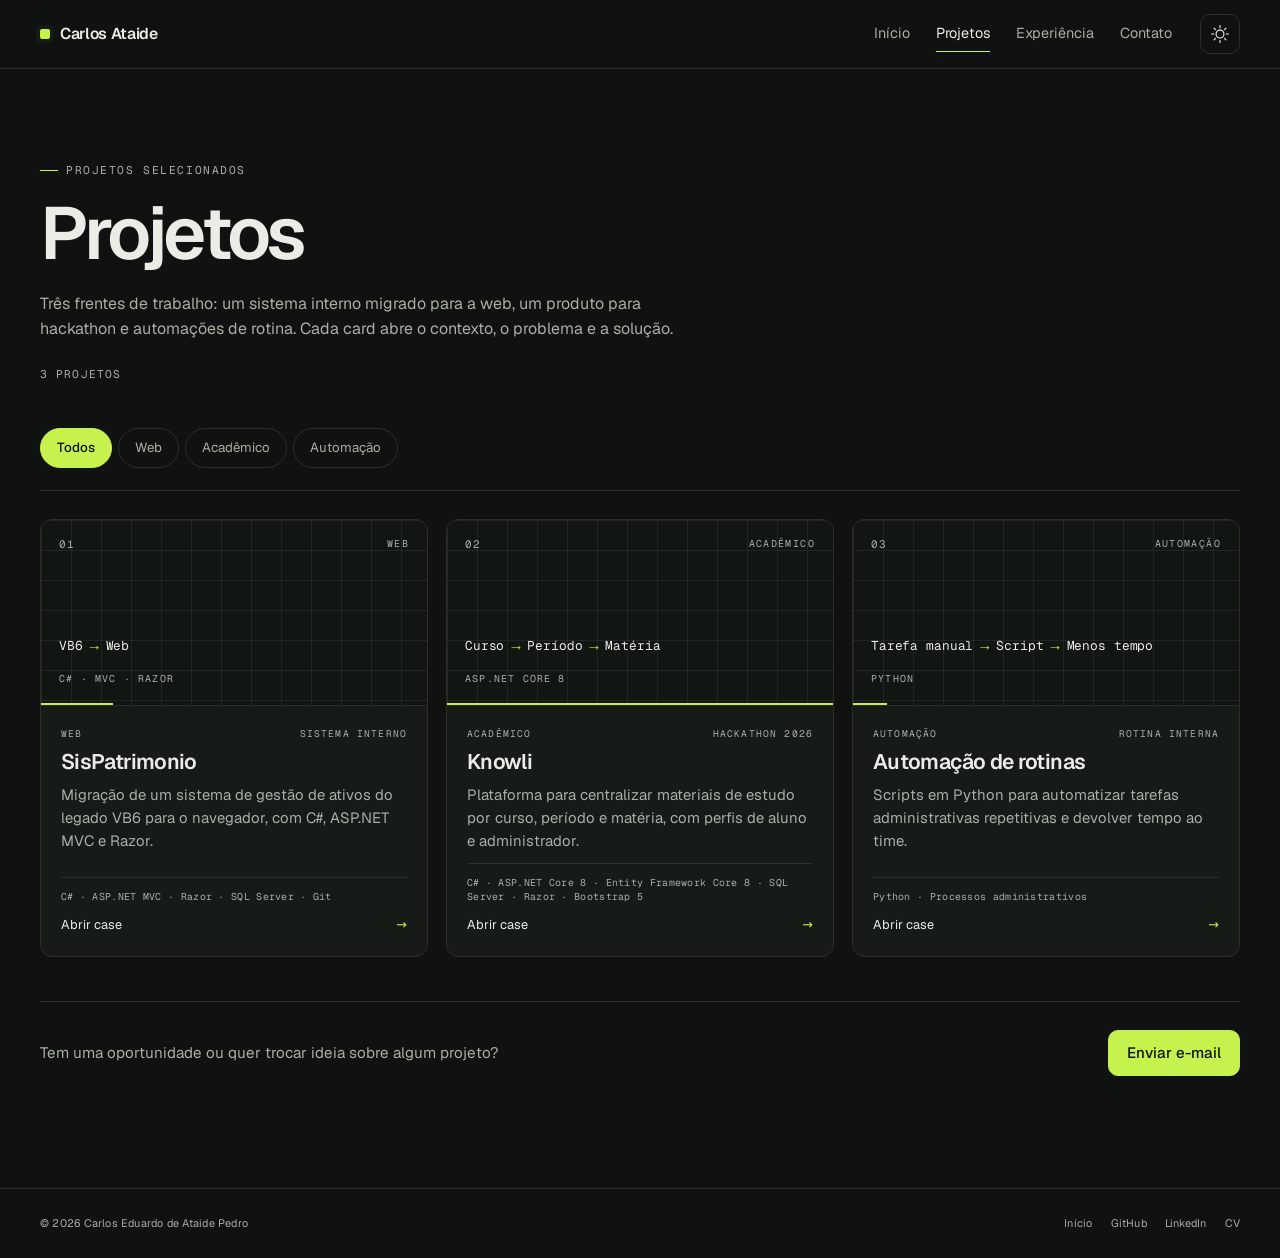
==== projetos.html @ 1934bbf5 "Portfolio: site pessoal com pagina de projetos" ====
<!doctype html>
<html lang="pt-BR" data-theme="dark">
<head>
  <meta charset="utf-8">
  <meta name="viewport" content="width=device-width, initial-scale=1">
  <title>Projetos | Carlos Eduardo de Ataide Pedro</title>
  <meta name="description" content="Cases de SisPatrimonio, Knowli e automações em Python, com contexto, problema, solução e stack.">
  <meta name="theme-color" content="#0F1210">
  <meta property="og:title" content="Projetos | Carlos Eduardo de Ataide Pedro">
  <meta property="og:description" content="Sistemas, hackathon e automação: três cases com contexto e decisões técnicas.">
  <meta property="og:type" content="website">
  <meta property="og:locale" content="pt_BR">
  <link rel="icon" href="assets/img/favicon.svg" type="image/svg+xml">
  <script>
    (function () {
      document.documentElement.classList.add("js");
      try {
        var theme = localStorage.getItem("theme");
        if (theme === "light" || theme === "dark") {
          document.documentElement.dataset.theme = theme;
        }
      } catch (error) {}
    })();
  </script>
  <link rel="preload" href="assets/fonts/geist-latin-wght-normal.woff2" as="font" type="font/woff2" crossorigin>
  <link rel="preload" href="assets/fonts/geist-mono-latin-wght-normal.woff2" as="font" type="font/woff2" crossorigin>
  <link rel="stylesheet" href="assets/css/style.css">
  <script src="assets/js/site.js" defer></script>
  <script src="assets/js/projects.js" defer></script>
</head>
<body>
  <a class="skip-link" href="#main-content">Pular para o conteúdo</a>

  <header class="site-header">
    <div class="wrap header-inner">
      <a class="brand" href="index.html" aria-label="Carlos Ataide, início">
        <span class="brand-mark" aria-hidden="true"></span>
        <span class="brand-text">Carlos Ataide</span>
      </a>

      <nav class="site-nav" id="site-nav" aria-label="Principal">
        <ul>
          <li><a href="index.html" data-nav="inicio">Início</a></li>
          <li><a href="projetos.html" data-nav="projetos" aria-current="page">Projetos</a></li>
          <li><a href="index.html#experiencia" data-nav="experiencia">Experiência</a></li>
          <li><a href="index.html#contato" data-nav="contato">Contato</a></li>
        </ul>
      </nav>

      <div class="header-actions">
        <button class="theme-toggle" type="button" data-theme-toggle aria-label="Ativar tema claro">
          <svg class="icon icon-sun" viewBox="0 0 16 16" fill="currentColor" aria-hidden="true" focusable="false">
            <path d="M8 11a3 3 0 1 1 0-6 3 3 0 0 1 0 6m0 1a4 4 0 1 0 0-8 4 4 0 0 0 0 8M8 0a.5.5 0 0 1 .5.5v2a.5.5 0 0 1-1 0v-2A.5.5 0 0 1 8 0m0 13a.5.5 0 0 1 .5.5v2a.5.5 0 0 1-1 0v-2A.5.5 0 0 1 8 13m8-5a.5.5 0 0 1-.5.5h-2a.5.5 0 0 1 0-1h2a.5.5 0 0 1 .5.5M3 8a.5.5 0 0 1-.5.5h-2a.5.5 0 0 1 0-1h2A.5.5 0 0 1 3 8m10.657-5.657a.5.5 0 0 1 0 .707l-1.414 1.415a.5.5 0 1 1-.707-.708l1.414-1.414a.5.5 0 0 1 .707 0m-9.193 9.193a.5.5 0 0 1 0 .707L3.05 13.657a.5.5 0 0 1-.707-.707l1.414-1.414a.5.5 0 0 1 .707 0m9.193 2.121a.5.5 0 0 1-.707 0l-1.414-1.414a.5.5 0 0 1 .707-.707l1.414 1.414a.5.5 0 0 1 0 .707M4.464 4.465a.5.5 0 0 1-.707 0L2.343 3.05a.5.5 0 1 1 .707-.707l1.414 1.414a.5.5 0 0 1 0 .708"/>
          </svg>
          <svg class="icon icon-moon" viewBox="0 0 16 16" fill="currentColor" aria-hidden="true" focusable="false">
            <path d="M6 .278a.77.77 0 0 1 .08.858 7.2 7.2 0 0 0-.878 3.46c0 4.021 3.278 7.277 7.318 7.277q.792-.001 1.533-.16a.79.79 0 0 1 .81.316.73.73 0 0 1-.031.893A8.35 8.35 0 0 1 8.344 16C3.734 16 0 12.286 0 7.71 0 4.266 2.114 1.312 5.124.06A.75.75 0 0 1 6 .278M4.858 1.311A7.27 7.27 0 0 0 1.025 7.71c0 4.02 3.279 7.276 7.319 7.276a7.32 7.32 0 0 0 5.205-2.162q-.506.063-1.029.063c-4.61 0-8.343-3.714-8.343-8.29 0-1.167.242-2.278.681-3.286"/>
            <path d="M10.794 3.148a.217.217 0 0 1 .412 0l.387 1.162c.173.518.579.924 1.097 1.097l1.162.387a.217.217 0 0 1 0 .412l-1.162.387a1.73 1.73 0 0 0-1.097 1.097l-.387 1.162a.217.217 0 0 1-.412 0l-.387-1.162A1.73 1.73 0 0 0 9.31 6.593l-1.162-.387a.217.217 0 0 1 0-.412l1.162-.387a1.73 1.73 0 0 0 1.097-1.097zM13.863.099a.145.145 0 0 1 .274 0l.258.774c.115.346.386.617.732.732l.774.258a.145.145 0 0 1 0 .274l-.774.258a1.16 1.16 0 0 0-.732.732l-.258.774a.145.145 0 0 1-.274 0l-.258-.774a1.16 1.16 0 0 0-.732-.732l-.774-.258a.145.145 0 0 1 0-.274l.774-.258c.346-.115.617-.386.732-.732z"/>
          </svg>
        </button>
      </div>

      <button class="menu-toggle" type="button" data-menu-toggle aria-expanded="false" aria-controls="site-nav" aria-label="Abrir menu">
        <svg class="icon" viewBox="0 0 16 16" fill="currentColor" aria-hidden="true" focusable="false">
          <path fill-rule="evenodd" d="M2.5 12a.5.5 0 0 1 .5-.5h10a.5.5 0 0 1 0 1H3a.5.5 0 0 1-.5-.5m0-4a.5.5 0 0 1 .5-.5h10a.5.5 0 0 1 0 1H3a.5.5 0 0 1-.5-.5m0-4a.5.5 0 0 1 .5-.5h10a.5.5 0 0 1 0 1H3a.5.5 0 0 1-.5-.5"/>
        </svg>
      </button>
    </div>
  </header>

  <main id="main-content">
    <div class="page-head">
      <div class="wrap">
        <p class="hero-kicker mono">Projetos selecionados</p>
        <h1>Projetos</h1>
        <p class="page-lede">Três frentes de trabalho: um sistema interno migrado para a web, um produto para hackathon e automações de rotina. Cada card abre o contexto, o problema e a solução.</p>
        <p class="project-count mono" id="project-count" role="status" aria-live="polite">3 projetos</p>
      </div>
    </div>

    <section class="projects-section" aria-label="Lista de projetos">
      <div class="wrap">
        <div class="filters" role="tablist" aria-label="Filtrar projetos por categoria">
          <button class="filter-tab" type="button" role="tab" id="tab-todos" aria-selected="true" aria-controls="projects-panel" tabindex="0" data-filter="todos">Todos</button>
          <button class="filter-tab" type="button" role="tab" id="tab-web" aria-selected="false" aria-controls="projects-panel" tabindex="-1" data-filter="web">Web</button>
          <button class="filter-tab" type="button" role="tab" id="tab-academico" aria-selected="false" aria-controls="projects-panel" tabindex="-1" data-filter="academico">Acadêmico</button>
          <button class="filter-tab" type="button" role="tab" id="tab-automacao" aria-selected="false" aria-controls="projects-panel" tabindex="-1" data-filter="automacao">Automação</button>
        </div>

        <section id="projects-panel" role="tabpanel" aria-labelledby="tab-todos" tabindex="0">
          <div class="project-grid project-grid-page" data-projects-grid></div>
          <div class="empty-state" data-empty-state hidden>
            <p>Nenhum projeto nesta categoria por enquanto.</p>
            <button class="btn btn-ghost" type="button" data-clear-filter>Limpar filtros</button>
          </div>
        </section>

        <noscript>
          <div class="noscript-note">
            <p>Os cases interativos precisam de JavaScript. Resumo dos projetos:</p>
            <ul>
              <li><strong>SisPatrimonio:</strong> sistema de gestão de ativos migrado de VB6 para a web em C#, ASP.NET MVC e Razor.</li>
              <li><strong>Knowli:</strong> plataforma de materiais de estudo por curso, período e matéria, feita no Hackathon UGB 2026. <a href="https://github.com/UgoCoelho/KNOWLI-Hackathon-UGB">Repositório no GitHub</a>.</li>
              <li><strong>Automação de rotinas:</strong> scripts em Python para reduzir trabalho administrativo manual.</li>
            </ul>
          </div>
        </noscript>

        <div class="page-cta">
          <p>Tem uma oportunidade ou quer trocar ideia sobre algum projeto?</p>
          <a class="btn btn-primary" href="mailto:eduardofilho268@outlook.com">Enviar e-mail</a>
        </div>
      </div>
    </section>
  </main>

  <dialog id="case-dialog" class="case-dialog" aria-labelledby="case-title">
    <button class="case-close" type="button" data-close-case aria-label="Fechar case">
      <svg class="icon" viewBox="0 0 16 16" fill="currentColor" aria-hidden="true" focusable="false">
        <path d="M2.146 2.854a.5.5 0 1 1 .708-.708L8 7.293l5.146-5.147a.5.5 0 0 1 .708.708L8.707 8l5.147 5.146a.5.5 0 0 1-.708.708L8 8.707l-5.146 5.147a.5.5 0 0 1-.708-.708L7.293 8z"/>
      </svg>
    </button>
    <div class="case-scroll" data-case-content></div>
  </dialog>

  <footer class="site-footer">
    <div class="wrap footer-inner">
      <p>© <span data-year>2026</span> Carlos Eduardo de Ataide Pedro</p>
      <ul class="footer-links">
        <li><a href="index.html">Início</a></li>
        <li><a href="https://github.com/ohcarlos" target="_blank" rel="noopener noreferrer">GitHub</a></li>
        <li><a href="https://www.linkedin.com/in/carlos-eduardo-ataide-pedro-3435bb248/" target="_blank" rel="noopener noreferrer">LinkedIn</a></li>
        <li><a href="assets/CV_Carlos_Eduardo.pdf" download>CV</a></li>
      </ul>
    </div>
  </footer>
</body>
</html>
---- assets/css/style.css ----
/* ==========================================================================
   Portfólio · Carlos Eduardo de Ataide Pedro
   Grafite + verde-lima. CSS nativo, sem build.
   Camadas: header 20, menu 30, dialog 100.
   ========================================================================== */

@font-face {
  font-family: "Geist";
  src: url("../fonts/geist-latin-wght-normal.woff2") format("woff2-variations");
  font-weight: 100 900;
  font-style: normal;
  font-display: swap;
  unicode-range: U+0000-00FF, U+0131, U+0152-0153, U+02BB-02BC, U+02C6, U+02DA,
    U+02DC, U+0304, U+0308, U+0329, U+2000-206F, U+20AC, U+2122, U+2191, U+2193,
    U+2212, U+2215, U+FEFF, U+FFFD;
}

@font-face {
  font-family: "Geist";
  src: url("../fonts/geist-latin-ext-wght-normal.woff2") format("woff2-variations");
  font-weight: 100 900;
  font-style: normal;
  font-display: swap;
  unicode-range: U+0100-02BA, U+02BD-02C5, U+02C7-02CC, U+02CE-02D7, U+02DD-02FF,
    U+0304, U+0308, U+0329, U+1D00-1DBF, U+1E00-1E9F, U+1EF2-1EFF, U+2020,
    U+20A0-20AB, U+20AD-20C0, U+2113, U+2C60-2C7F, U+A720-A7FF;
}

@font-face {
  font-family: "Geist Mono";
  src: url("../fonts/geist-mono-latin-wght-normal.woff2") format("woff2-variations");
  font-weight: 100 900;
  font-style: normal;
  font-display: swap;
  unicode-range: U+0000-00FF, U+0131, U+0152-0153, U+02BB-02BC, U+02C6, U+02DA,
    U+02DC, U+0304, U+0308, U+0329, U+2000-206F, U+20AC, U+2122, U+2191, U+2193,
    U+2212, U+2215, U+FEFF, U+FFFD;
}

@font-face {
  font-family: "Geist Mono";
  src: url("../fonts/geist-mono-latin-ext-wght-normal.woff2") format("woff2-variations");
  font-weight: 100 900;
  font-style: normal;
  font-display: swap;
  unicode-range: U+0100-02BA, U+02BD-02C5, U+02C7-02CC, U+02CE-02D7, U+02DD-02FF,
    U+0304, U+0308, U+0329, U+1D00-1DBF, U+1E00-1E9F, U+1EF2-1EFF, U+2020,
    U+20A0-20AB, U+20AD-20C0, U+2113, U+2C60-2C7F, U+A720-A7FF;
}

:root {
  color-scheme: dark;
  --base: #0f1210;
  --surface: #171b18;
  --surface-2: #1d221e;
  --cover: #121613;
  --text: #e9ede6;
  --muted: #a7afa4;
  --line: #2a2f2b;
  --accent: #c6f24e;
  --accent-strong: #d6f97a;
  --accent-ink: #10130c;
  --focus: #c6f24e;
  --link: #c6f24e;
  --grid: rgba(233, 237, 230, 0.07);
  --radius: 12px;
  --radius-lg: 18px;
  --pill: 999px;
  --max: 1200px;
  --font-sans: "Geist", ui-sans-serif, system-ui, -apple-system, "Segoe UI", sans-serif;
  --font-mono: "Geist Mono", ui-monospace, "Cascadia Mono", "Courier New", monospace;
  --ease: cubic-bezier(0.16, 1, 0.3, 1);
}

[data-theme="light"] {
  color-scheme: light;
  --base: #f2f4ee;
  --surface: #fafbf6;
  --surface-2: #e9ece4;
  --cover: #e6eae0;
  --text: #171b17;
  --muted: #55604f;
  --line: #d6dad1;
  --accent: #c6f24e;
  --accent-strong: #b8e63f;
  --accent-ink: #10130c;
  --focus: #3f5a00;
  --link: #3f5a00;
  --grid: rgba(23, 27, 23, 0.08);
}

*,
*::before,
*::after {
  box-sizing: border-box;
}

html {
  scroll-behavior: smooth;
  scroll-padding-top: 88px;
  -webkit-text-size-adjust: 100%;
}

body {
  margin: 0;
  background: var(--base);
  color: var(--text);
  font-family: var(--font-sans);
  font-size: 1rem;
  line-height: 1.6;
  -webkit-font-smoothing: antialiased;
  text-rendering: optimizeLegibility;
}

h1,
h2,
h3,
p,
dl,
dd,
figure {
  margin: 0;
}

h1,
h2,
h3 {
  font-weight: 600;
  line-height: 1.05;
  letter-spacing: -0.035em;
  text-wrap: balance;
}

ul,
ol {
  margin: 0;
  padding: 0;
}

a {
  color: var(--link);
  text-decoration-thickness: 1px;
  text-underline-offset: 3px;
}

a:hover {
  text-decoration-color: var(--accent);
}

button {
  font: inherit;
  color: inherit;
}

::selection {
  background: var(--accent);
  color: var(--accent-ink);
}

:focus-visible {
  outline: 2px solid var(--focus);
  outline-offset: 3px;
}

.mono {
  font-family: var(--font-mono);
  font-feature-settings: "ss01" 1;
}

.sr-only {
  position: absolute;
  width: 1px;
  height: 1px;
  padding: 0;
  margin: -1px;
  overflow: hidden;
  clip: rect(0, 0, 0, 0);
  white-space: nowrap;
  border: 0;
}

.skip-link {
  position: fixed;
  top: 12px;
  left: 12px;
  z-index: 200;
  padding: 10px 14px;
  border-radius: 8px;
  background: var(--accent);
  color: var(--accent-ink);
  font-weight: 600;
  text-decoration: none;
  transform: translateY(-160%);
  transition: transform 0.2s var(--ease);
}

.skip-link:focus {
  transform: translateY(0);
}

.wrap {
  width: min(100% - 40px, var(--max));
  margin-inline: auto;
}

/* Header ------------------------------------------------------------------ */

.site-header {
  position: sticky;
  top: 0;
  z-index: 20;
  background: var(--base);
  border-bottom: 1px solid var(--line);
}

.header-inner {
  display: flex;
  align-items: center;
  gap: 28px;
  min-height: 68px;
}

.brand {
  display: inline-flex;
  align-items: center;
  gap: 10px;
  color: var(--text);
  text-decoration: none;
  font-weight: 600;
  letter-spacing: -0.02em;
  white-space: nowrap;
}

.brand-mark {
  width: 10px;
  height: 10px;
  background: var(--accent);
  border-radius: 2px;
  box-shadow: 0 0 0 4px var(--surface);
}

.brand-text {
  font-size: 0.98rem;
}

.site-nav {
  margin-left: auto;
}

.site-nav ul {
  display: flex;
  align-items: center;
  gap: 26px;
  list-style: none;
}

.site-nav a {
  display: inline-block;
  padding: 6px 0;
  color: var(--muted);
  font-size: 0.9rem;
  text-decoration: none;
  border-bottom: 1px solid transparent;
  transition: color 0.2s ease, border-color 0.2s ease;
}

.site-nav a:hover {
  color: var(--text);
}

.site-nav a[aria-current] {
  color: var(--text);
  border-bottom-color: var(--accent);
}

.header-actions {
  display: flex;
  align-items: center;
  gap: 8px;
}

.menu-toggle,
.theme-toggle {
  display: inline-flex;
  align-items: center;
  justify-content: center;
  width: 40px;
  height: 40px;
  padding: 0;
  border: 1px solid var(--line);
  border-radius: 10px;
  background: transparent;
  color: var(--text);
  cursor: pointer;
  transition: border-color 0.2s ease, background-color 0.2s ease;
}

.menu-toggle:hover,
.theme-toggle:hover {
  border-color: var(--accent);
  background: var(--surface);
}

.menu-toggle {
  display: none;
}

.icon {
  width: 18px;
  height: 18px;
  display: block;
}

[data-theme="dark"] .icon-moon,
[data-theme="light"] .icon-sun {
  display: none;
}

/* Botões ------------------------------------------------------------------ */

.btn {
  display: inline-flex;
  align-items: center;
  justify-content: center;
  gap: 8px;
  min-height: 46px;
  padding: 0 18px;
  border: 1px solid transparent;
  border-radius: 10px;
  font-size: 0.94rem;
  font-weight: 500;
  line-height: 1;
  text-decoration: none;
  white-space: nowrap;
  cursor: pointer;
  transition: transform 0.18s var(--ease), background-color 0.18s ease,
    border-color 0.18s ease;
}

.btn:hover {
  transform: translateY(-1px);
}

.btn:active {
  transform: translateY(1px);
}

.btn-primary {
  background: var(--accent);
  border-color: var(--accent);
  color: var(--accent-ink);
}

.btn-primary:hover {
  background: var(--accent-strong);
  border-color: var(--accent-strong);
}

.btn-ghost {
  background: transparent;
  border-color: var(--line);
  color: var(--text);
}

.btn-ghost:hover {
  border-color: var(--accent);
  background: var(--surface);
}

/* Hero -------------------------------------------------------------------- */

.hero {
  padding-block: clamp(44px, 6vw, 76px) clamp(56px, 9vw, 112px);
}

.hero-grid {
  display: grid;
  grid-template-columns: minmax(0, 1.25fr) minmax(280px, 0.75fr);
  gap: clamp(32px, 6vw, 80px);
  align-items: center;
}

.hero-kicker {
  display: inline-flex;
  align-items: center;
  gap: 8px;
  margin-bottom: 20px;
  color: var(--muted);
  font-size: 0.7rem;
  letter-spacing: 0.14em;
  text-transform: uppercase;
}

.hero-kicker::before {
  content: "";
  width: 18px;
  height: 1px;
  background: var(--accent);
}

.hero-title {
  font-size: clamp(2.6rem, 5.2vw, 4.35rem);
  line-height: 1.01;
  letter-spacing: -0.05em;
  max-width: 13ch;
}

.hero-title span {
  display: block;
}

.hero-role {
  margin-top: 22px;
  padding-left: 14px;
  border-left: 2px solid var(--accent);
  font-size: clamp(1rem, 1.3vw, 1.12rem);
  line-height: 1.45;
}

.hero-sub {
  margin-top: 18px;
  max-width: 46ch;
  color: var(--muted);
  font-size: 1.02rem;
  line-height: 1.6;
}

.hero-actions {
  display: flex;
  flex-wrap: wrap;
  gap: 10px;
  margin-top: 30px;
}

.hero-actions .mono {
  font-size: 0.7rem;
  letter-spacing: 0.1em;
  opacity: 0.7;
}

/* Ficha de identificação -------------------------------------------------- */

.id-card {
  position: relative;
  padding: 22px;
  border: 1px solid var(--line);
  border-radius: var(--radius-lg);
  background-color: var(--surface);
  background-image: linear-gradient(var(--grid) 1px, transparent 1px),
    linear-gradient(90deg, var(--grid) 1px, transparent 1px);
  background-size: 28px 28px;
  overflow: hidden;
}

.id-card::after {
  content: "";
  position: absolute;
  top: 0;
  left: 22px;
  width: 56px;
  height: 2px;
  background: var(--accent);
}

.id-card-head {
  display: flex;
  align-items: center;
  justify-content: space-between;
  padding-bottom: 16px;
  color: var(--muted);
  font-size: 0.68rem;
  letter-spacing: 0.14em;
  text-transform: uppercase;
}

.dot {
  width: 7px;
  height: 7px;
  border-radius: 50%;
  background: var(--accent);
  box-shadow: 0 0 0 4px rgba(198, 242, 78, 0.12);
}

.id-card dl > div {
  display: grid;
  grid-template-columns: 84px minmax(0, 1fr);
  gap: 12px;
  padding: 11px 0;
  border-top: 1px solid var(--line);
}

.id-card dt {
  color: var(--muted);
  font-family: var(--font-mono);
  font-size: 0.63rem;
  letter-spacing: 0.1em;
  text-transform: uppercase;
  line-height: 1.8;
}

.id-card dd {
  font-size: 0.86rem;
  line-height: 1.5;
}

.id-card-foot {
  margin-top: 4px;
  padding-top: 14px;
  border-top: 1px solid var(--line);
  color: var(--muted);
  font-size: 0.66rem;
  letter-spacing: 0.12em;
  text-transform: uppercase;
}

/* Seções ------------------------------------------------------------------ */

.section {
  padding-block: clamp(56px, 8vw, 104px);
  border-top: 1px solid var(--line);
  scroll-margin-top: 84px;
}

.section-head {
  margin-bottom: clamp(28px, 4vw, 44px);
}

.section-head-row {
  display: flex;
  align-items: flex-end;
  justify-content: space-between;
  gap: 24px;
  flex-wrap: wrap;
}

h2 {
  font-size: clamp(1.85rem, 3.4vw, 2.65rem);
}

.section-lede {
  margin-top: 14px;
  max-width: 62ch;
  color: var(--muted);
  font-size: 1rem;
}

.text-link {
  display: inline-flex;
  align-items: center;
  gap: 8px;
  font-size: 0.9rem;
  text-decoration: none;
  padding-bottom: 4px;
  border-bottom: 1px solid var(--line);
}

.text-link:hover {
  border-bottom-color: var(--accent);
}

.text-link span {
  color: var(--accent);
}

/* Sobre ------------------------------------------------------------------- */

.about-grid {
  display: grid;
  grid-template-columns: minmax(0, 1.15fr) minmax(260px, 0.85fr);
  gap: clamp(28px, 5vw, 72px);
  align-items: start;
}

.prose p {
  max-width: 64ch;
  color: var(--muted);
  font-size: 1rem;
  line-height: 1.7;
}

.prose p + p {
  margin-top: 16px;
}

.prose strong {
  color: var(--text);
  font-weight: 500;
}

.stack-panel {
  padding: 22px;
  border: 1px solid var(--line);
  border-radius: var(--radius);
  background: var(--surface);
}

.stack-panel h3 {
  margin-bottom: 20px;
  color: var(--muted);
  font-family: var(--font-mono);
  font-size: 0.66rem;
  font-weight: 500;
  letter-spacing: 0.14em;
  text-transform: uppercase;
}

.logo-strip {
  list-style: none;
  display: grid;
  grid-template-columns: repeat(4, 1fr);
  gap: 18px 12px;
}

.logo {
  display: block;
  width: 26px;
  height: 26px;
  background: currentColor;
  color: var(--muted);
  -webkit-mask: var(--logo) center / contain no-repeat;
  mask: var(--logo) center / contain no-repeat;
  transition: color 0.2s ease;
}

.logo:hover {
  color: var(--text);
}

.logo-dotnet {
  --logo: url("../img/logos/dotnet.svg");
}

.logo-python {
  --logo: url("../img/logos/python.svg");
}

.logo-git {
  --logo: url("../img/logos/git.svg");
}

.logo-javascript {
  --logo: url("../img/logos/javascript.svg");
}

.logo-html5 {
  --logo: url("../img/logos/html5.svg");
}

.logo-css {
  --logo: url("../img/logos/css.svg");
}

.logo-bootstrap {
  --logo: url("../img/logos/bootstrap.svg");
}

.logo-github {
  --logo: url("../img/logos/github.svg");
}

/* Projetos ---------------------------------------------------------------- */

.project-grid {
  display: grid;
  grid-template-columns: repeat(3, minmax(0, 1fr));
  gap: 18px;
}

.project-card {
  display: flex;
  flex-direction: column;
  min-width: 0;
  border: 1px solid var(--line);
  border-radius: var(--radius);
  background: var(--surface);
  color: var(--text);
  text-decoration: none;
  overflow: hidden;
  transition: transform 0.25s var(--ease), border-color 0.25s ease;
}

.project-card:hover {
  border-color: var(--accent);
  transform: translateY(-3px);
}

.cover {
  position: relative;
  display: flex;
  flex-direction: column;
  justify-content: flex-end;
  gap: 14px;
  min-height: 186px;
  padding: 18px;
  border-bottom: 1px solid var(--line);
  background-color: var(--cover);
  background-image: linear-gradient(var(--grid) 1px, transparent 1px),
    linear-gradient(90deg, var(--grid) 1px, transparent 1px);
  background-size: 30px 30px;
}

.cover::after {
  content: "";
  position: absolute;
  left: 0;
  bottom: 0;
  width: var(--cover-line, 64px);
  height: 2px;
  background: var(--accent);
}

.cover-a {
  --cover-line: 72px;
}

.cover-b {
  --cover-line: 100%;
}

.cover-c {
  --cover-line: 34px;
}

.cover-index {
  position: absolute;
  top: 16px;
  left: 18px;
  color: var(--muted);
  font-size: 0.68rem;
  letter-spacing: 0.12em;
}

.cover-cat {
  position: absolute;
  top: 16px;
  right: 18px;
  color: var(--muted);
  font-size: 0.62rem;
  letter-spacing: 0.14em;
  text-transform: uppercase;
}

.cover-flow {
  display: flex;
  flex-wrap: wrap;
  align-items: center;
  gap: 7px;
  padding-right: 12px;
  color: var(--text);
  font-size: 0.8rem;
  letter-spacing: -0.01em;
  line-height: 1.4;
}

.cover-flow .arrow {
  color: var(--accent);
  font-size: 0.95rem;
}

.cover-note {
  color: var(--muted);
  font-size: 0.62rem;
  letter-spacing: 0.12em;
  text-transform: uppercase;
}

.card-body {
  display: flex;
  flex: 1;
  flex-direction: column;
  gap: 10px;
  padding: 20px;
}

.card-meta {
  display: flex;
  justify-content: space-between;
  gap: 10px;
  color: var(--muted);
  font-size: 0.6rem;
  letter-spacing: 0.12em;
  text-transform: uppercase;
}

.card-title {
  font-size: 1.32rem;
  letter-spacing: -0.03em;
}

.card-summary {
  color: var(--muted);
  font-size: 0.93rem;
  line-height: 1.55;
}

.card-stack {
  margin-top: auto;
  padding-top: 12px;
  border-top: 1px solid var(--line);
  color: var(--muted);
  font-size: 0.62rem;
  letter-spacing: 0.03em;
  line-height: 1.5;
}

.card-cta {
  display: flex;
  align-items: center;
  justify-content: space-between;
  gap: 10px;
  color: var(--text);
  font-size: 0.8rem;
}

.card-cta span {
  color: var(--accent);
  transition: transform 0.2s var(--ease);
}

.project-card:hover .card-cta span {
  transform: translateX(4px);
}

/* Experiência ------------------------------------------------------------- */

.timeline {
  list-style: none;
}

.timeline-item {
  display: grid;
  grid-template-columns: 190px minmax(0, 1fr);
  gap: clamp(16px, 3vw, 48px);
  padding-block: 26px;
  border-top: 1px solid var(--line);
}

.timeline-item:last-child {
  border-bottom: 1px solid var(--line);
}

.timeline-meta {
  display: flex;
  flex-direction: column;
  gap: 4px;
  color: var(--muted);
  font-size: 0.72rem;
  letter-spacing: 0.04em;
}

.timeline-org {
  margin-top: 6px;
  color: var(--muted);
  font-size: 0.9rem;
}

.timeline-body h3 {
  font-size: 1.18rem;
  letter-spacing: -0.025em;
}

.timeline-list {
  list-style: none;
  margin-top: 14px;
  display: grid;
  gap: 7px;
}

.timeline-list li {
  position: relative;
  padding-left: 18px;
  color: var(--muted);
  font-size: 0.92rem;
  line-height: 1.55;
}

.timeline-list li::before {
  content: "";
  position: absolute;
  top: 0.72em;
  left: 0;
  width: 7px;
  height: 1px;
  background: var(--accent);
}

/* Formação e habilidades -------------------------------------------------- */

.split-grid {
  display: grid;
  grid-template-columns: minmax(0, 0.9fr) minmax(0, 1.1fr);
  gap: clamp(32px, 6vw, 80px);
  align-items: start;
}

.edu h3,
.skill-group h3,
.subhead {
  font-size: 1.08rem;
  letter-spacing: -0.02em;
}

.edu p {
  margin-top: 6px;
  color: var(--muted);
  font-size: 0.93rem;
}

.edu .mono {
  font-size: 0.72rem;
  letter-spacing: 0.04em;
}

.subhead {
  margin-top: 34px;
  padding-top: 22px;
  border-top: 1px solid var(--line);
  font-family: var(--font-mono);
  font-size: 0.68rem;
  font-weight: 500;
  letter-spacing: 0.14em;
  text-transform: uppercase;
  color: var(--muted);
}

.inline-list {
  display: flex;
  flex-wrap: wrap;
  gap: 8px 24px;
  margin-top: 12px;
  list-style: none;
  color: var(--muted);
  font-size: 0.93rem;
}

.inline-list strong {
  color: var(--text);
  font-weight: 500;
}

.skill-group + .skill-group {
  margin-top: 26px;
  padding-top: 22px;
  border-top: 1px solid var(--line);
}

.skill-group h3 {
  margin-bottom: 12px;
  font-family: var(--font-mono);
  font-size: 0.66rem;
  font-weight: 500;
  letter-spacing: 0.13em;
  text-transform: uppercase;
  color: var(--muted);
}

.chips {
  display: flex;
  flex-wrap: wrap;
  gap: 7px;
  list-style: none;
}

.chips li {
  padding: 5px 10px;
  border: 1px solid var(--line);
  border-radius: 8px;
  color: var(--text);
  font-size: 0.78rem;
  line-height: 1.4;
}

/* Contato ----------------------------------------------------------------- */

.section-contact {
  background: var(--surface);
}

.contact-grid {
  display: grid;
  grid-template-columns: minmax(0, 1.1fr) minmax(280px, 0.9fr);
  gap: clamp(32px, 6vw, 80px);
  align-items: start;
}

.contact-copy {
  margin-top: 16px;
  max-width: 46ch;
  color: var(--muted);
}

.contact-actions {
  display: flex;
  flex-wrap: wrap;
  gap: 10px;
  margin-top: 26px;
}

.copy-status {
  min-height: 1.6em;
  margin-top: 12px;
  color: var(--accent);
  font-size: 0.7rem;
  letter-spacing: 0.04em;
}

.contact-list {
  list-style: none;
}

.contact-list li {
  display: grid;
  grid-template-columns: 90px minmax(0, 1fr);
  gap: 12px;
  align-items: baseline;
  padding: 13px 0;
  border-top: 1px solid var(--line);
}

.contact-list li:last-child {
  border-bottom: 1px solid var(--line);
}

.contact-list .mono {
  color: var(--muted);
  font-size: 0.62rem;
  letter-spacing: 0.11em;
  text-transform: uppercase;
}

.contact-list a,
.contact-list span {
  font-size: 0.88rem;
  overflow-wrap: anywhere;
}

.contact-list a {
  text-decoration: none;
}

.contact-list a:hover {
  text-decoration: underline;
}

/* Rodapé ------------------------------------------------------------------ */

.site-footer {
  border-top: 1px solid var(--line);
  padding-block: 26px;
}

.footer-inner {
  display: flex;
  flex-wrap: wrap;
  align-items: center;
  justify-content: space-between;
  gap: 12px 24px;
  color: var(--muted);
  font-size: 0.68rem;
  letter-spacing: 0.02em;
}

.footer-links {
  display: flex;
  gap: 18px;
  list-style: none;
}

.footer-links a {
  color: var(--muted);
  text-decoration: none;
}

.footer-links a:hover {
  color: var(--text);
}

/* Página de projetos ------------------------------------------------------ */

.page-head {
  padding-block: clamp(48px, 7vw, 84px) clamp(28px, 4vw, 44px);
}

.page-head .hero-kicker {
  margin-bottom: 16px;
}

.page-head h1 {
  font-size: clamp(2.8rem, 6vw, 4.6rem);
  letter-spacing: -0.055em;
}

.page-lede {
  margin-top: 18px;
  max-width: 58ch;
  color: var(--muted);
  font-size: 1rem;
}

.project-count {
  margin-top: 24px;
  color: var(--muted);
  font-size: 0.7rem;
  letter-spacing: 0.1em;
  text-transform: uppercase;
}

.projects-section {
  padding-bottom: clamp(64px, 9vw, 112px);
}

.filters {
  display: flex;
  flex-wrap: wrap;
  gap: 6px;
  padding-bottom: 22px;
  border-bottom: 1px solid var(--line);
}

.filter-tab {
  min-height: 40px;
  padding: 0 16px;
  border: 1px solid var(--line);
  border-radius: var(--pill);
  background: transparent;
  color: var(--muted);
  font-size: 0.83rem;
  cursor: pointer;
  transition: color 0.18s ease, background-color 0.18s ease,
    border-color 0.18s ease;
}

.filter-tab:hover {
  color: var(--text);
  border-color: var(--muted);
}

.filter-tab[aria-selected="true"] {
  background: var(--accent);
  border-color: var(--accent);
  color: var(--accent-ink);
  font-weight: 500;
}

.project-grid-page {
  margin-top: 28px;
}

.empty-state {
  margin-top: 28px;
  padding: 48px 24px;
  border: 1px dashed var(--line);
  border-radius: var(--radius);
  text-align: center;
}

.empty-state p {
  color: var(--muted);
}

.empty-state .btn {
  margin-top: 18px;
}

.noscript-note {
  margin-top: 28px;
  padding: 18px;
  border: 1px solid var(--line);
  border-radius: var(--radius);
  color: var(--muted);
}

.page-cta {
  display: flex;
  flex-wrap: wrap;
  align-items: center;
  justify-content: space-between;
  gap: 16px 24px;
  margin-top: 44px;
  padding-top: 28px;
  border-top: 1px solid var(--line);
}

.page-cta p {
  max-width: 48ch;
  color: var(--muted);
  font-size: 0.95rem;
}

/* Dialog do case ---------------------------------------------------------- */

.case-dialog {
  width: min(760px, calc(100vw - 28px));
  max-height: 88dvh;
  padding: 0;
  border: 1px solid var(--line);
  border-radius: var(--radius-lg);
  background: var(--base);
  color: var(--text);
  overflow: hidden;
}

.case-dialog::backdrop {
  background: rgba(6, 8, 6, 0.74);
  backdrop-filter: blur(4px);
}

.case-scroll {
  max-height: 88dvh;
  overflow-y: auto;
  overscroll-behavior: contain;
}

.case-close {
  position: absolute;
  top: 14px;
  right: 14px;
  z-index: 1;
  display: inline-flex;
  align-items: center;
  justify-content: center;
  width: 38px;
  height: 38px;
  border: 1px solid var(--line);
  border-radius: 50%;
  background: var(--surface);
  color: var(--text);
  cursor: pointer;
}

.case-close:hover {
  border-color: var(--accent);
}

.case-head {
  padding: 30px 30px 24px;
  border-bottom: 1px solid var(--line);
  background-color: var(--surface);
  background-image: linear-gradient(var(--grid) 1px, transparent 1px),
    linear-gradient(90deg, var(--grid) 1px, transparent 1px);
  background-size: 30px 30px;
}

.case-kicker {
  margin-bottom: 14px;
  padding-right: 48px;
  color: var(--muted);
  font-size: 0.66rem;
  letter-spacing: 0.12em;
  text-transform: uppercase;
}

.case-head h2 {
  padding-right: 40px;
  font-size: clamp(1.9rem, 4vw, 2.6rem);
}

.case-summary {
  margin-top: 12px;
  max-width: 58ch;
  color: var(--muted);
  font-size: 0.96rem;
  line-height: 1.6;
}

.case-body {
  padding: 26px 30px 32px;
  display: grid;
  gap: 24px;
}

.case-flow ol {
  display: flex;
  flex-wrap: wrap;
  align-items: center;
  gap: 8px;
  list-style: none;
}

.case-flow li {
  padding: 8px 12px;
  border: 1px solid var(--line);
  border-radius: 8px;
  background: var(--surface);
  color: var(--text);
  font-size: 0.7rem;
  letter-spacing: 0.02em;
}

.case-flow li:not(:last-child)::after {
  content: "\2192";
  margin-left: 12px;
  color: var(--accent);
}

.case-facts {
  display: grid;
  gap: 12px;
  padding: 18px 0;
  border-block: 1px solid var(--line);
}

.case-facts > div {
  display: grid;
  grid-template-columns: 90px minmax(0, 1fr);
  gap: 12px;
}

.case-facts dt {
  color: var(--muted);
  font-family: var(--font-mono);
  font-size: 0.62rem;
  letter-spacing: 0.1em;
  text-transform: uppercase;
  line-height: 1.9;
}

.case-facts dd {
  font-size: 0.88rem;
}

.case-section h3 {
  margin-bottom: 8px;
  color: var(--muted);
  font-family: var(--font-mono);
  font-size: 0.65rem;
  font-weight: 500;
  letter-spacing: 0.13em;
  text-transform: uppercase;
}

.case-section p {
  color: var(--text);
  font-size: 0.94rem;
  line-height: 1.65;
  max-width: 65ch;
}

.case-links {
  display: flex;
  flex-wrap: wrap;
  gap: 10px;
  padding-top: 4px;
}

.case-links .btn {
  min-height: 42px;
  font-size: 0.84rem;
}

body.dialog-open {
  overflow: hidden;
}

/* Reveals ----------------------------------------------------------------- */

.js [data-reveal] {
  opacity: 0;
  transform: translateY(14px);
  transition: opacity 0.65s var(--ease), transform 0.65s var(--ease);
}

.js [data-reveal].is-in {
  opacity: 1;
  transform: none;
}

/* Movimento reduzido ------------------------------------------------------ */

@media (prefers-reduced-motion: reduce) {
  html {
    scroll-behavior: auto;
  }

  *,
  *::before,
  *::after {
    animation-duration: 0.01ms !important;
    animation-iteration-count: 1 !important;
    transition-duration: 0.01ms !important;
  }

  .js [data-reveal] {
    opacity: 1;
    transform: none;
    transition: none;
  }

  ::view-transition-group(*),
  ::view-transition-old(*),
  ::view-transition-new(*) {
    animation: none !important;
  }
}

/* Responsivo -------------------------------------------------------------- */

@media (max-width: 1024px) {
  .hero-grid {
    grid-template-columns: minmax(0, 1.1fr) minmax(260px, 0.9fr);
  }

  .project-grid {
    grid-template-columns: repeat(2, minmax(0, 1fr));
  }
}

@media (max-width: 899px) {
  .header-inner {
    flex-wrap: wrap;
    gap: 10px 14px;
    padding-block: 12px;
    min-height: 64px;
  }

  .brand {
    margin-right: auto;
  }

  .header-actions {
    order: 3;
  }

  .menu-toggle {
    display: inline-flex;
    order: 2;
  }

  .js .site-nav {
    display: none;
    order: 4;
    width: 100%;
  }

  .js .site-nav.is-open {
    display: block;
  }

  .site-nav {
    width: 100%;
    order: 4;
  }

  .site-nav ul {
    flex-direction: column;
    align-items: stretch;
    gap: 0;
    padding-top: 6px;
  }

  .site-nav a {
    display: block;
    padding: 12px 2px;
    border-bottom: 1px solid var(--line);
    font-size: 0.95rem;
  }

  .site-nav a[aria-current] {
    border-bottom-color: var(--line);
    color: var(--accent);
  }

  .hero {
    padding-block: 40px 64px;
  }

  .hero-grid,
  .about-grid,
  .split-grid,
  .contact-grid {
    grid-template-columns: minmax(0, 1fr);
  }

  .hero-title {
    max-width: 15ch;
  }

  .id-card {
    max-width: 520px;
  }

  .timeline-item {
    grid-template-columns: minmax(0, 1fr);
    gap: 10px;
  }

  .timeline-meta {
    flex-direction: row;
    gap: 14px;
  }

  .project-grid {
    grid-template-columns: repeat(2, minmax(0, 1fr));
  }
}

@media (max-width: 639px) {
  .wrap {
    width: min(100% - 32px, var(--max));
  }

  .hero-title {
    font-size: clamp(2.3rem, 10.5vw, 3rem);
  }

  .project-grid {
    grid-template-columns: minmax(0, 1fr);
  }

  .section-head-row {
    align-items: flex-start;
  }

  .cover {
    min-height: 168px;
  }

  .timeline-meta {
    flex-direction: column;
  }

  .contact-list li,
  .case-facts > div {
    grid-template-columns: minmax(0, 1fr);
    gap: 4px;
  }

  .case-head,
  .case-body {
    padding-inline: 20px;
  }

  .case-close {
    top: 10px;
    right: 10px;
  }
}
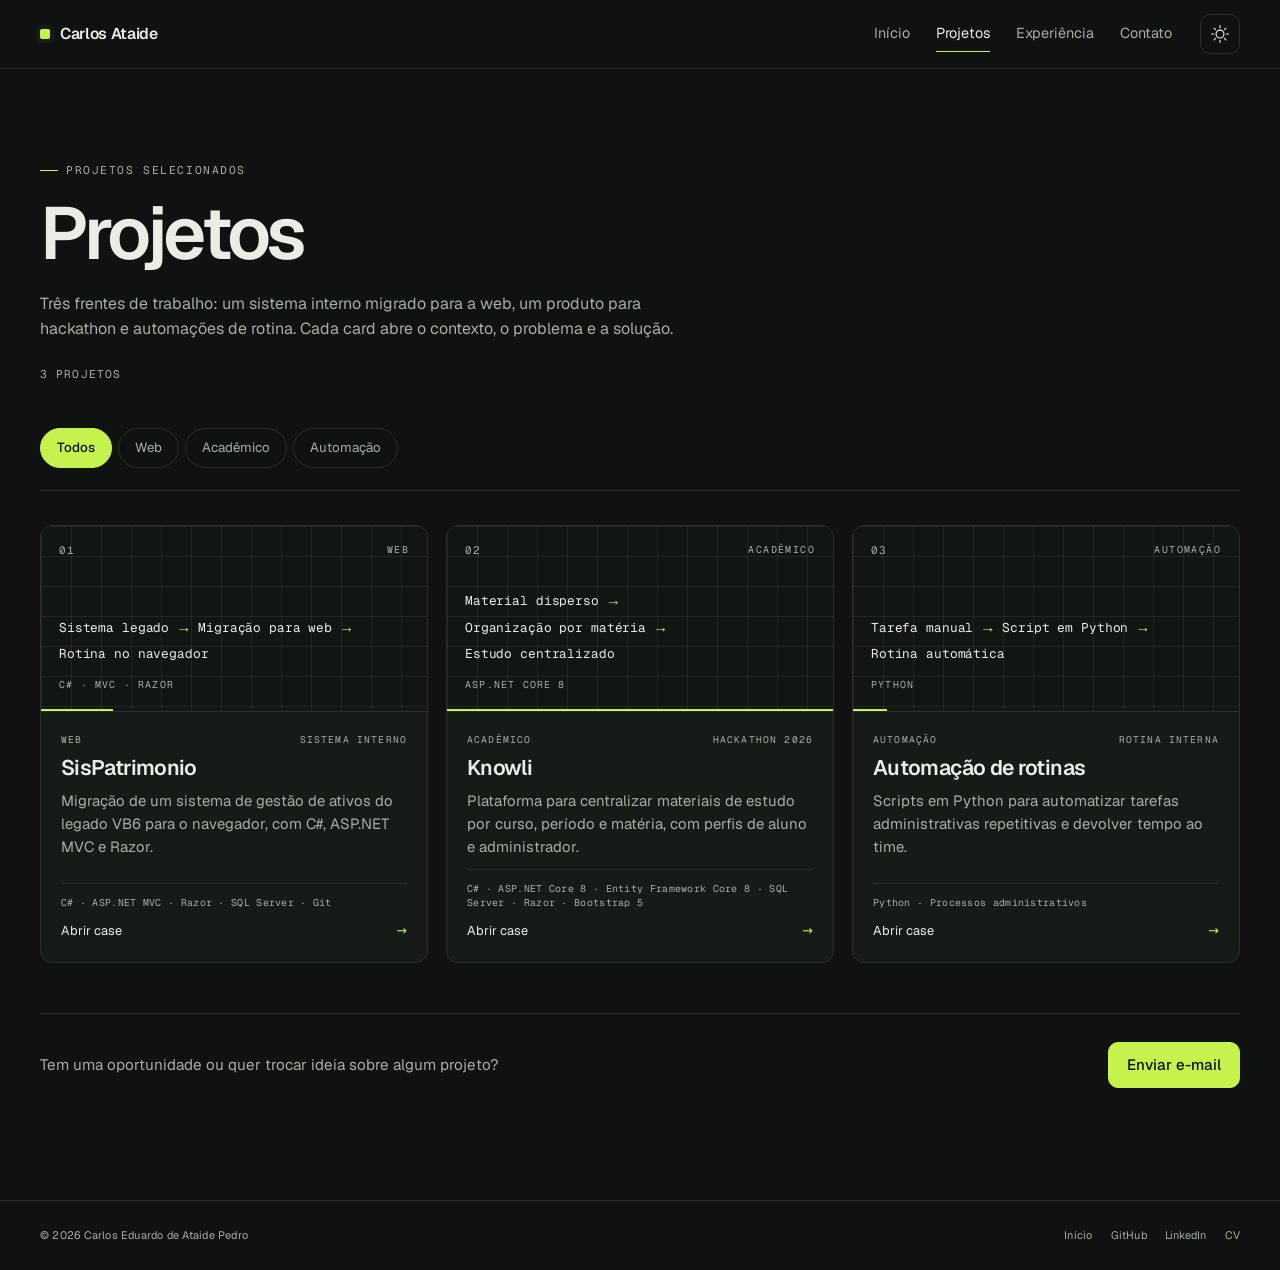
==== commit 79ca9384: "Adiciona carrossel de projetos e ajusta fluxos dos cards" ====
--- a/projetos.html
+++ b/projetos.html
@@ -26,6 +26,7 @@
   <link rel="preload" href="assets/fonts/geist-mono-latin-wght-normal.woff2" as="font" type="font/woff2" crossorigin>
   <link rel="stylesheet" href="assets/css/style.css">
   <script src="assets/js/site.js" defer></script>
+  <script src="assets/js/carousel.js" defer></script>
   <script src="assets/js/projects.js" defer></script>
 </head>
 <body>
@@ -87,7 +88,21 @@
         </div>
 
         <section id="projects-panel" role="tabpanel" aria-labelledby="tab-todos" tabindex="0">
-          <div class="project-grid project-grid-page" data-projects-grid></div>
+          <div class="carousel carousel--page" data-carousel>
+            <div class="carousel-bar">
+              <button class="carousel-btn" type="button" data-carousel-prev aria-label="Projeto anterior" disabled>
+                <svg class="icon" viewBox="0 0 16 16" fill="currentColor" aria-hidden="true" focusable="false">
+                  <path fill-rule="evenodd" d="M11.354 1.646a.5.5 0 0 1 0 .708L5.707 8l5.647 5.646a.5.5 0 0 1-.708.708l-6-6a.5.5 0 0 1 0-.708l6-6a.5.5 0 0 1 .708 0"/>
+                </svg>
+              </button>
+              <button class="carousel-btn" type="button" data-carousel-next aria-label="Próximo projeto" disabled>
+                <svg class="icon" viewBox="0 0 16 16" fill="currentColor" aria-hidden="true" focusable="false">
+                  <path fill-rule="evenodd" d="M4.646 1.646a.5.5 0 0 1 .708 0l6 6a.5.5 0 0 1 0 .708l-6 6a.5.5 0 0 1-.708-.708L10.293 8 4.646 2.354a.5.5 0 0 1 0-.708"/>
+                </svg>
+              </button>
+            </div>
+            <div class="carousel-track" data-projects-grid data-carousel-track></div>
+          </div>
           <div class="empty-state" data-empty-state hidden>
             <p>Nenhum projeto nesta categoria por enquanto.</p>
             <button class="btn btn-ghost" type="button" data-clear-filter>Limpar filtros</button>
--- a/assets/css/style.css
+++ b/assets/css/style.css
@@ -660,10 +660,71 @@
 
 /* Projetos ---------------------------------------------------------------- */
 
-.project-grid {
-  display: grid;
-  grid-template-columns: repeat(3, minmax(0, 1fr));
+.carousel {
+  position: relative;
+}
+
+.carousel--page {
+  margin-top: 28px;
+}
+
+.carousel-bar {
+  display: none;
+  justify-content: flex-end;
+  gap: 8px;
+  margin-bottom: 14px;
+}
+
+.carousel.has-overflow .carousel-bar {
+  display: flex;
+}
+
+.carousel-btn {
+  display: inline-flex;
+  align-items: center;
+  justify-content: center;
+  width: 40px;
+  height: 40px;
+  padding: 0;
+  border: 1px solid var(--line);
+  border-radius: 10px;
+  background: transparent;
+  color: var(--text);
+  cursor: pointer;
+  transition: border-color 0.2s ease, background-color 0.2s ease,
+    opacity 0.2s ease;
+}
+
+.carousel-btn:hover:not(:disabled) {
+  border-color: var(--accent);
+  background: var(--surface);
+}
+
+.carousel-btn:disabled {
+  opacity: 0.35;
+  cursor: default;
+}
+
+.carousel-track {
+  display: flex;
   gap: 18px;
+  margin-inline: -6px;
+  padding: 6px;
+  overflow-x: auto;
+  overscroll-behavior-x: contain;
+  scroll-snap-type: x mandatory;
+  scroll-padding-inline: 6px;
+  scrollbar-width: none;
+  -ms-overflow-style: none;
+}
+
+.carousel-track::-webkit-scrollbar {
+  display: none;
+}
+
+.carousel-track > .project-card {
+  flex: 0 0 calc((100% - 36px) / 3);
+  scroll-snap-align: start;
 }
 
 .project-card {
@@ -744,12 +805,18 @@
   display: flex;
   flex-wrap: wrap;
   align-items: center;
-  gap: 7px;
+  gap: 6px 10px;
   padding-right: 12px;
   color: var(--text);
   font-size: 0.8rem;
   letter-spacing: -0.01em;
   line-height: 1.4;
+}
+
+.flow-step {
+  display: inline-flex;
+  align-items: center;
+  gap: 10px;
 }
 
 .cover-flow .arrow {
@@ -1142,10 +1209,6 @@
   font-weight: 500;
 }
 
-.project-grid-page {
-  margin-top: 28px;
-}
-
 .empty-state {
   margin-top: 28px;
   padding: 48px 24px;
@@ -1400,8 +1463,8 @@
     grid-template-columns: minmax(0, 1.1fr) minmax(260px, 0.9fr);
   }
 
-  .project-grid {
-    grid-template-columns: repeat(2, minmax(0, 1fr));
+  .carousel-track > .project-card {
+    flex-basis: calc((100% - 18px) / 2);
   }
 }
 
@@ -1488,10 +1551,6 @@
     flex-direction: row;
     gap: 14px;
   }
-
-  .project-grid {
-    grid-template-columns: repeat(2, minmax(0, 1fr));
-  }
 }
 
 @media (max-width: 639px) {
@@ -1503,8 +1562,8 @@
     font-size: clamp(2.3rem, 10.5vw, 3rem);
   }
 
-  .project-grid {
-    grid-template-columns: minmax(0, 1fr);
+  .carousel-track > .project-card {
+    flex-basis: 100%;
   }
 
   .section-head-row {
